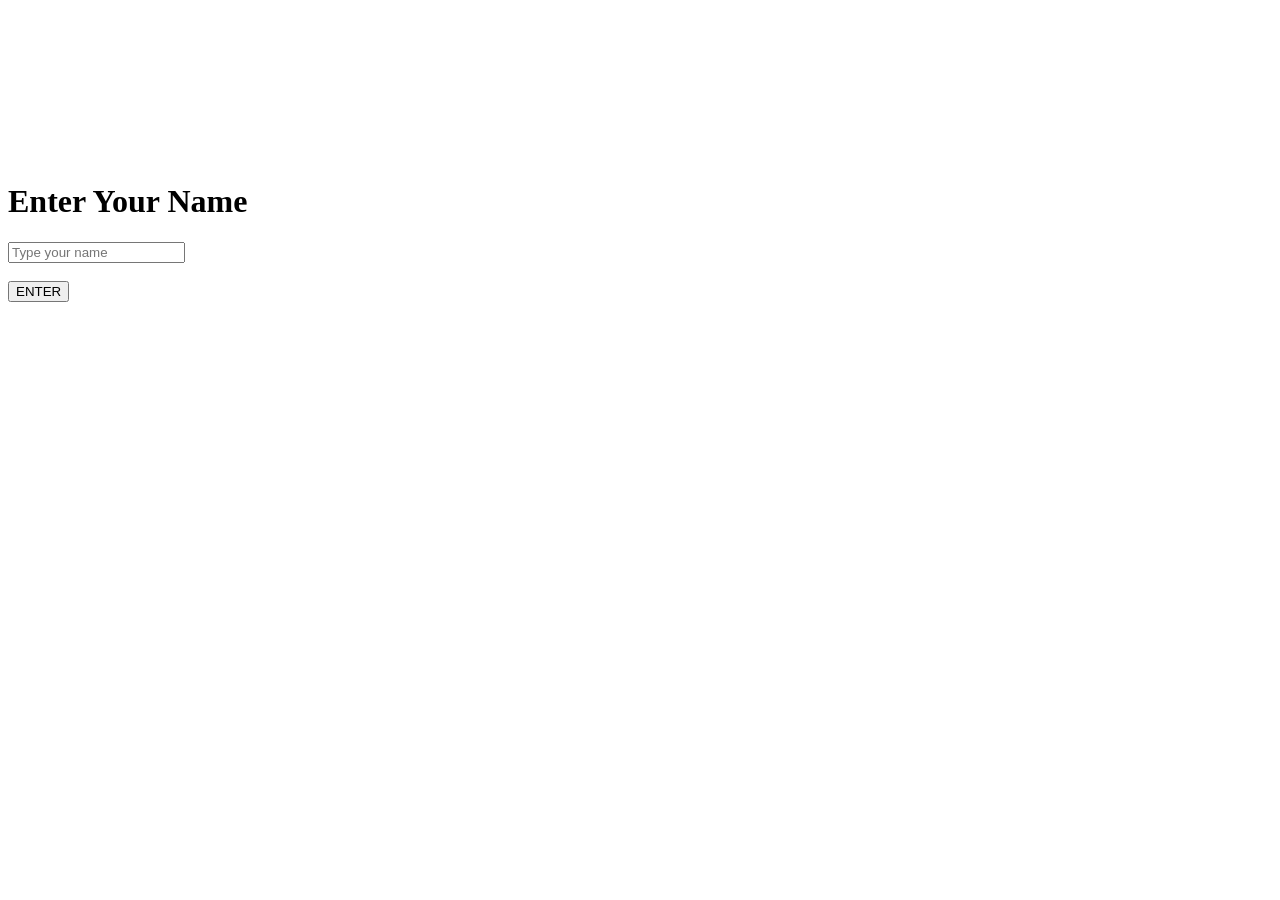
==== index.html @ 2b762af3 "Create index.html" ====
<!DOCTYPE html>
<html>
<head>

<meta name="viewport" content="width=device-width, initial-scale=1">
<title>Kalyan Universe</title>

<link rel="stylesheet" href="style.css">

</head>

<body>

<canvas id="galaxy"></canvas>

<div id="welcomeBox" class="centerBox">

<h1 class="title">Enter Your Name</h1>

<input id="nameInput" placeholder="Type your name">

<br><br>

<button onclick="start()">ENTER</button>

</div>



<div id="homePage" style="display:none;">

<h2 id="welcome"></h2>

<div class="orbitBox">

<img src="home-dp.png" class="dp">

<div class="planet"></div>

</div>

<h1 class="name">Kalyan</h1>

<button id="enterUniverse">ENTER UNIVERSE</button>

</div>



<script src="main.js"></script>
<script src="warp.js"></script>

<script>

function start(){

let name=document.getElementById("nameInput").value

if(name=="") name="Guest"

localStorage.setItem("username",name)

document.getElementById("welcomeBox").style.display="none"

document.getElementById("homePage").style.display="block"

document.getElementById("welcome").innerHTML="Welcome "+name

let voice=new SpeechSynthesisUtterance("Welcome "+name+" to Kalyan Universe")

speechSynthesis.speak(voice)

}

</script>

</body>
</html>
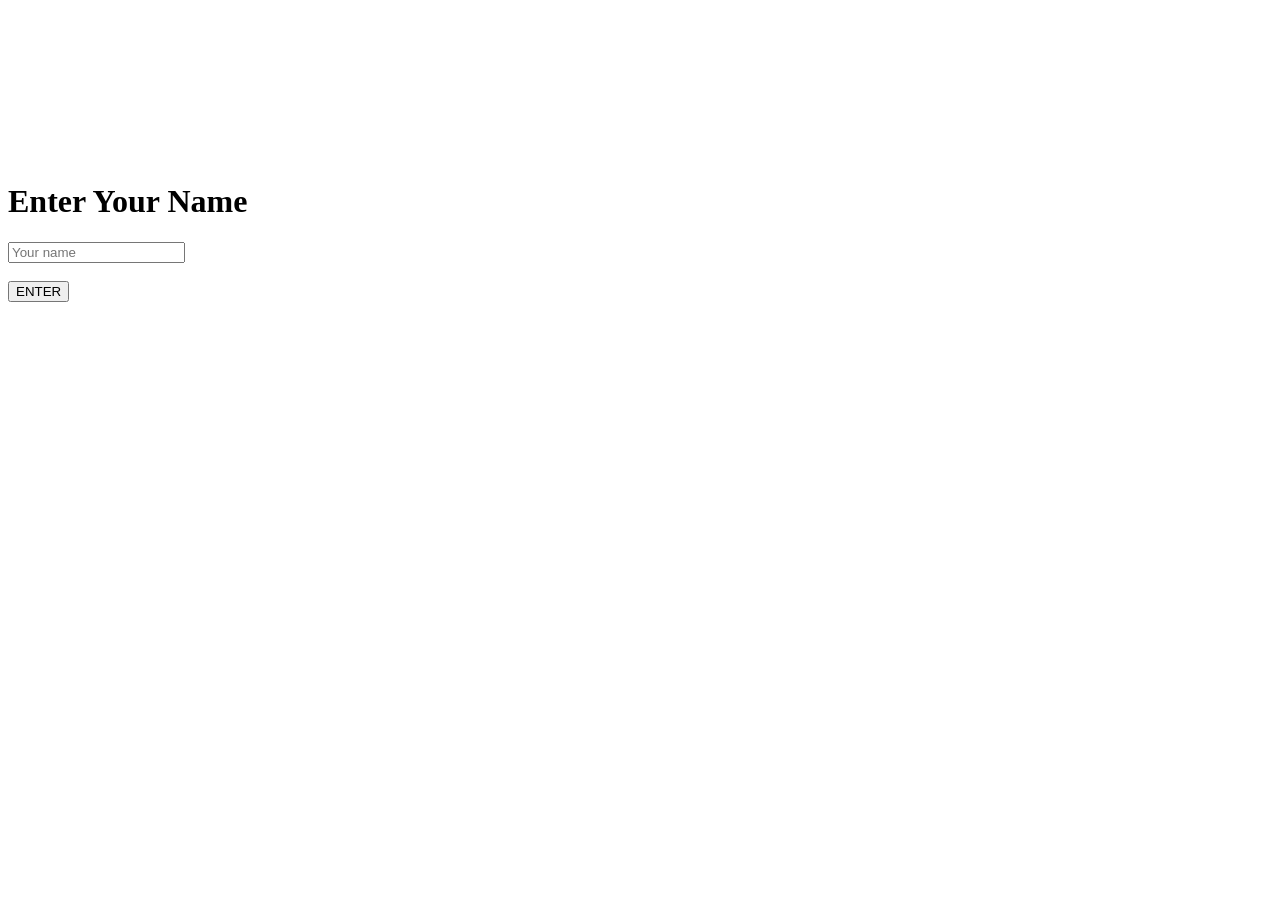
==== commit 9d917c8a: "Update index.html" ====
--- a/index.html
+++ b/index.html
@@ -1,54 +1,28 @@
 <!DOCTYPE html>
 <html>
 <head>
-
 <meta name="viewport" content="width=device-width, initial-scale=1">
 <title>Kalyan Universe</title>
-
 <link rel="stylesheet" href="style.css">
-
 </head>
 
 <body>
 
-<canvas id="galaxy"></canvas>
+<canvas id="space"></canvas>
 
-<div id="welcomeBox" class="centerBox">
+<div class="center">
 
 <h1 class="title">Enter Your Name</h1>
 
-<input id="nameInput" placeholder="Type your name">
+<input id="nameInput" placeholder="Your name">
 
 <br><br>
 
-<button onclick="start()">ENTER</button>
+<button onclick="start()" class="btn">ENTER</button>
 
 </div>
 
-
-
-<div id="homePage" style="display:none;">
-
-<h2 id="welcome"></h2>
-
-<div class="orbitBox">
-
-<img src="home-dp.png" class="dp">
-
-<div class="planet"></div>
-
-</div>
-
-<h1 class="name">Kalyan</h1>
-
-<button id="enterUniverse">ENTER UNIVERSE</button>
-
-</div>
-
-
-
 <script src="main.js"></script>
-<script src="warp.js"></script>
 
 <script>
 
@@ -60,15 +34,7 @@
 
 localStorage.setItem("username",name)
 
-document.getElementById("welcomeBox").style.display="none"
-
-document.getElementById("homePage").style.display="block"
-
-document.getElementById("welcome").innerHTML="Welcome "+name
-
-let voice=new SpeechSynthesisUtterance("Welcome "+name+" to Kalyan Universe")
-
-speechSynthesis.speak(voice)
+window.location.href="intro.html"
 
 }
 
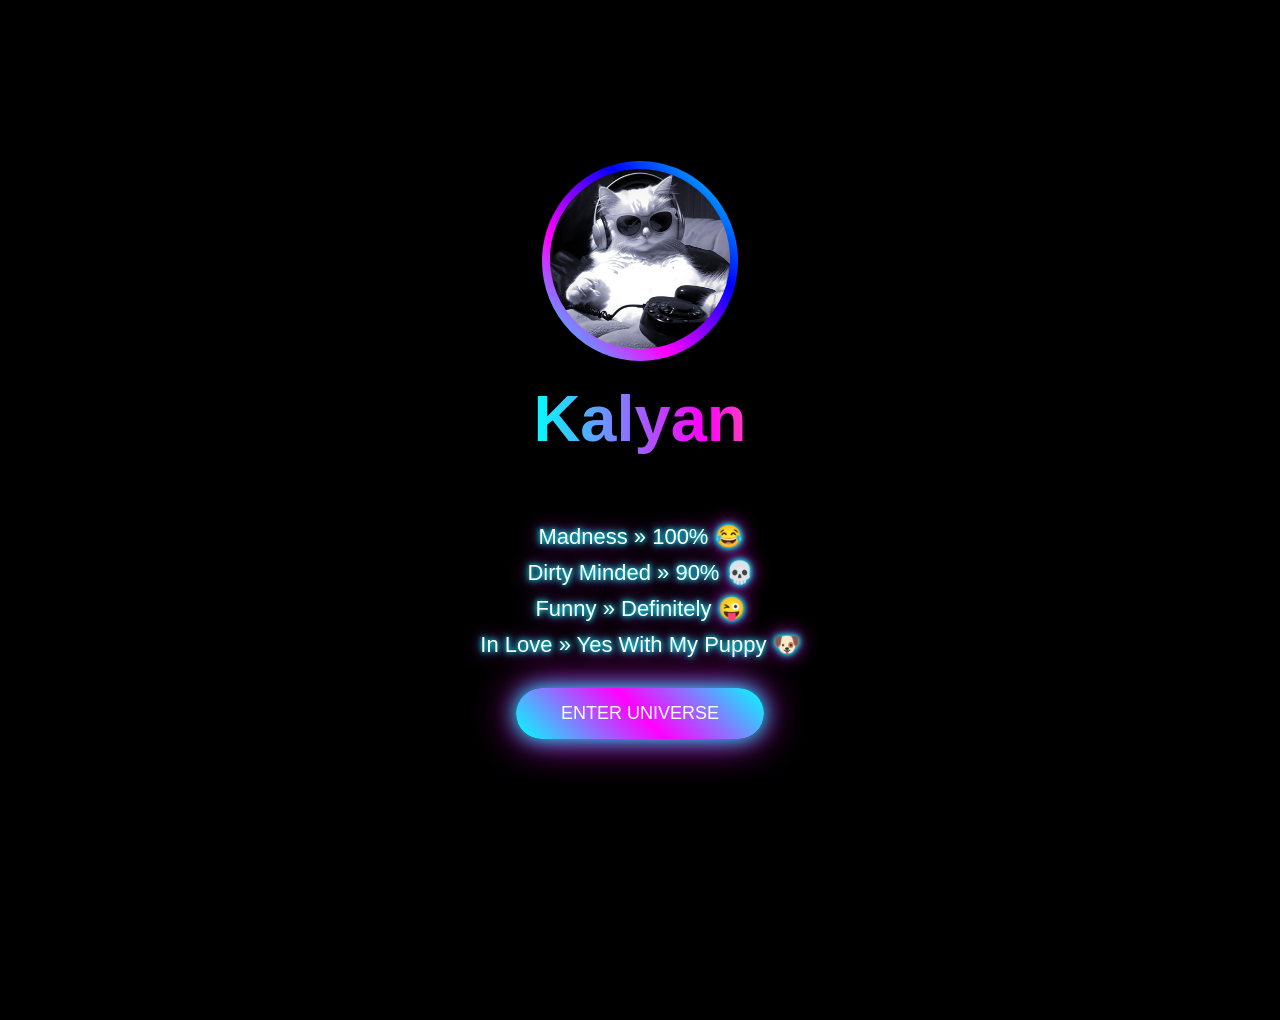
==== commit 3d0551e0: "Update index.html" ====
--- a/index.html
+++ b/index.html
@@ -1,44 +1,42 @@
 <!DOCTYPE html>
 <html>
+
 <head>
-<meta name="viewport" content="width=device-width, initial-scale=1">
+
 <title>Kalyan Universe</title>
 <link rel="stylesheet" href="style.css">
+
 </head>
 
 <body>
 
-<canvas id="space"></canvas>
+<canvas id="stars"></canvas>
 
 <div class="center">
 
-<h1 class="title">Enter Your Name</h1>
+<div class="dpRing">
+<img src="IMG_20260315_183526.png" class="dp">
+</div>
 
-<input id="nameInput" placeholder="Your name">
+<h1 class="name">Kalyan</h1>
 
-<br><br>
+<div class="bio">
 
-<button onclick="start()" class="btn">ENTER</button>
+Madness » 100% 😂 <br>
+Dirty Minded » 90% 💀 <br>
+Funny » Definitely 😜 <br>
+In Love » Yes With My Puppy 🐶
+
+</div>
+
+<button class="btn" onclick="enterUniverse()">
+ENTER UNIVERSE
+</button>
 
 </div>
 
 <script src="main.js"></script>
 
-<script>
+</body>
 
-function start(){
-
-let name=document.getElementById("nameInput").value
-
-if(name=="") name="Guest"
-
-localStorage.setItem("username",name)
-
-window.location.href="intro.html"
-
-}
-
-</script>
-
-</body>
 </html>
--- a/style.css
+++ b/style.css
@@ -0,0 +1,199 @@
+body{
+
+margin:0;
+background:black;
+color:white;
+text-align:center;
+font-family:Arial;
+overflow-x:hidden;
+
+}
+
+/* galaxy background canvas */
+
+canvas{
+
+position:fixed;
+top:0;
+left:0;
+z-index:-1;
+
+}
+
+/* center layout */
+
+.center{
+
+display:flex;
+flex-direction:column;
+align-items:center;
+justify-content:center;
+min-height:100vh;
+padding-bottom:120px;
+
+}
+
+/* profile image */
+
+.dp{
+
+width:180px;
+height:180px;
+border-radius:50%;
+
+}
+
+/* glowing ring around dp */
+
+.dpRing{
+
+padding:8px;
+border-radius:50%;
+
+background:linear-gradient(
+45deg,
+cyan,
+magenta,
+blue,
+cyan
+);
+
+animation:ring 3s linear infinite;
+
+}
+
+@keyframes ring{
+
+0%{
+
+box-shadow:0 0 10px cyan;
+
+}
+
+50%{
+
+box-shadow:0 0 50px magenta;
+
+}
+
+100%{
+
+box-shadow:0 0 10px cyan;
+
+}
+
+}
+
+/* animated name font */
+
+.name{
+
+font-size:65px;
+
+background:linear-gradient(
+90deg,
+cyan,
+magenta,
+yellow,
+lime,
+orange,
+cyan
+);
+
+background-size:400%;
+
+-webkit-background-clip:text;
+
+color:transparent;
+
+animation:rainbow 6s linear infinite;
+
+margin-top:20px;
+
+}
+
+@keyframes rainbow{
+
+0%{background-position:0%}
+
+100%{background-position:400%}
+
+}
+
+/* bio text animation */
+
+.bio{
+
+font-size:22px;
+margin-top:20px;
+line-height:36px;
+
+text-shadow:
+
+0 0 5px cyan,
+0 0 10px cyan,
+0 0 20px magenta;
+
+animation:bioGlow 2s infinite alternate;
+
+}
+
+@keyframes bioGlow{
+
+from{
+
+text-shadow:0 0 10px cyan;
+
+}
+
+to{
+
+text-shadow:0 0 20px magenta;
+
+}
+
+}
+
+/* buttons */
+
+.btn{
+
+padding:15px 45px;
+
+border:none;
+border-radius:30px;
+
+font-size:18px;
+
+background:linear-gradient(
+45deg,
+cyan,
+magenta,
+cyan
+);
+
+color:white;
+
+margin-top:25px;
+
+box-shadow:
+
+0 0 20px cyan,
+0 0 40px magenta;
+
+transition:0.3s;
+
+}
+
+/* button hover */
+
+.btn:hover{
+
+transform:scale(1.1);
+
+box-shadow:
+
+0 0 30px cyan,
+0 0 60px magenta;
+
+}
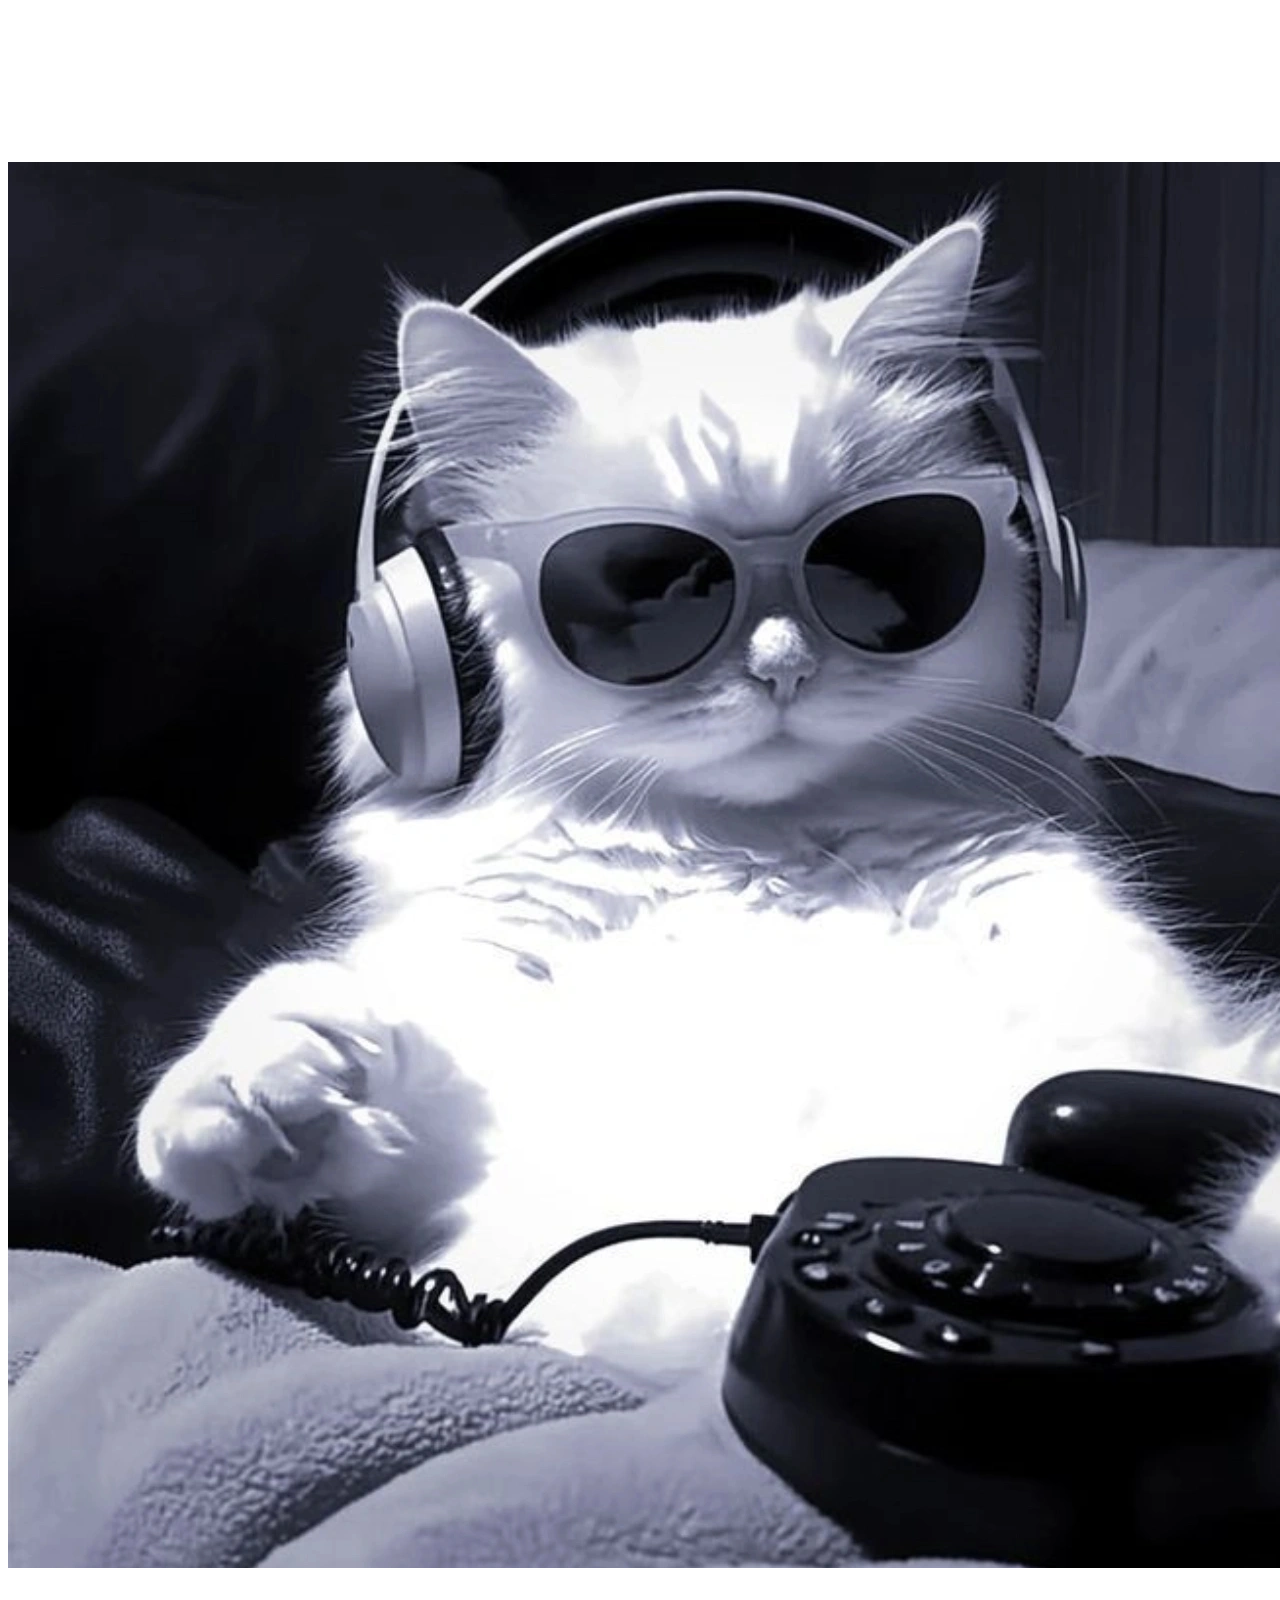
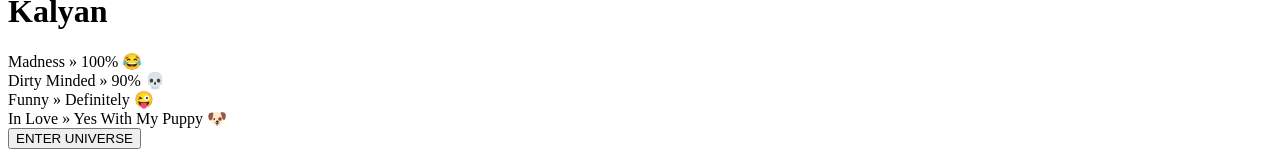
==== commit f8e66246: "Create index.html" ====
--- a/index.html
+++ b/index.html
@@ -1,6 +1,5 @@
 <!DOCTYPE html>
 <html>
-
 <head>
 
 <title>Kalyan Universe</title>
@@ -10,7 +9,7 @@
 
 <body>
 
-<canvas id="stars"></canvas>
+<canvas id="bg"></canvas>
 
 <div class="center">
 
@@ -38,5 +37,4 @@
 <script src="main.js"></script>
 
 </body>
-
 </html>
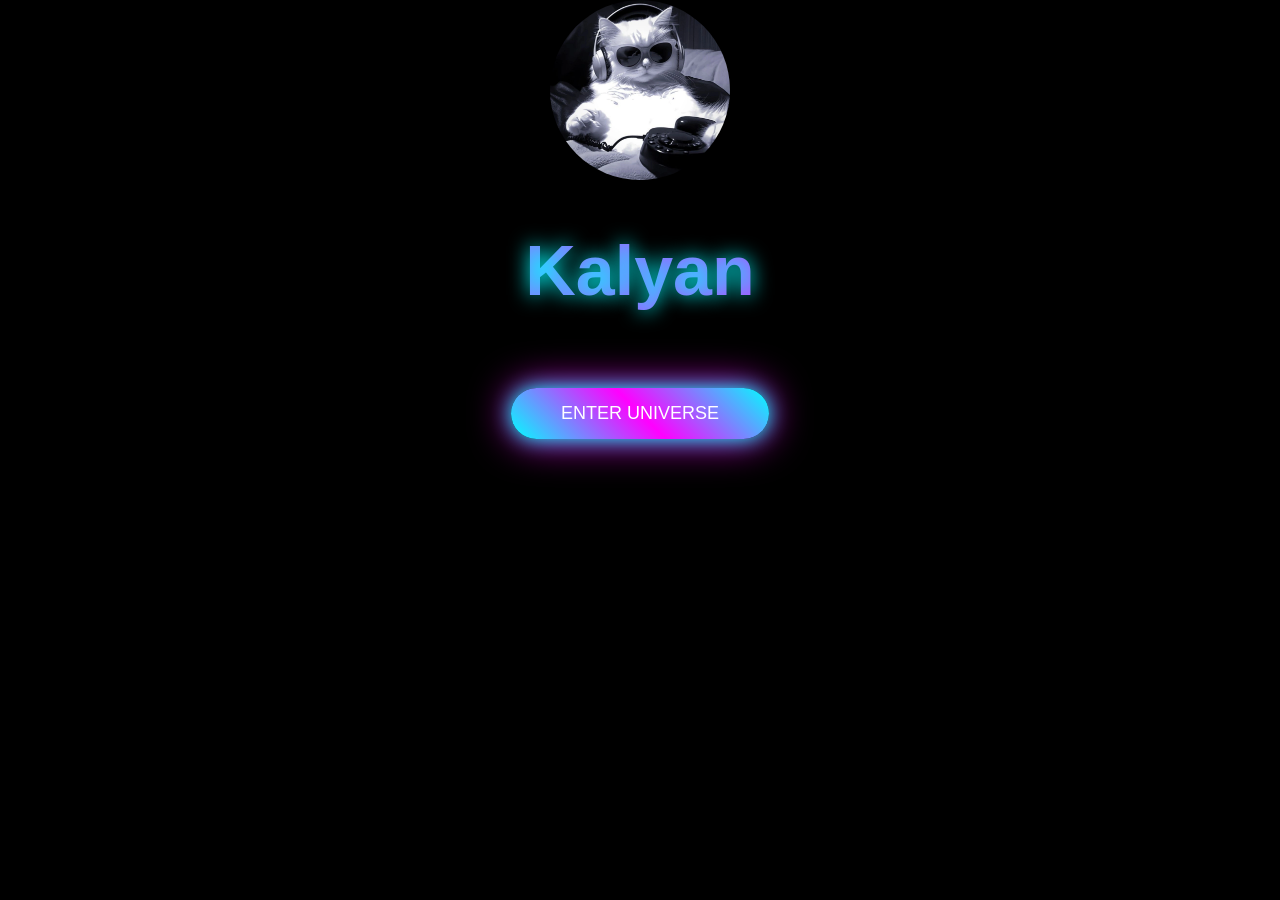
==== commit 128e3c94: "Update index.html" ====
--- a/index.html
+++ b/index.html
@@ -1,40 +1,39 @@
 <!DOCTYPE html>
 <html>
+
 <head>
 
+<meta name="viewport" content="width=device-width,initial-scale=1">
+
 <title>Kalyan Universe</title>
+
 <link rel="stylesheet" href="style.css">
 
 </head>
 
 <body>
 
-<canvas id="bg"></canvas>
+<div class="home">
 
-<div class="center">
+<div class="dpBox">
 
-<div class="dpRing">
+<div class="ring1"></div>
+<div class="ring2"></div>
+
 <img src="IMG_20260315_183526.png" class="dp">
+
 </div>
 
 <h1 class="name">Kalyan</h1>
 
-<div class="bio">
+<button class="btn" onclick="location.href='space.html'">
 
-Madness » 100% 😂 <br>
-Dirty Minded » 90% 💀 <br>
-Funny » Definitely 😜 <br>
-In Love » Yes With My Puppy 🐶
+ENTER UNIVERSE
 
-</div>
-
-<button class="btn" onclick="enterUniverse()">
-ENTER UNIVERSE
 </button>
 
 </div>
 
-<script src="main.js"></script>
+</body>
 
-</body>
 </html>
--- a/style.css
+++ b/style.css
@@ -0,0 +1,98 @@
+body{
+margin:0;
+background:black;
+color:white;
+text-align:center;
+font-family:Arial;
+overflow:hidden;
+}
+
+/* layout */
+
+.center{
+display:flex;
+flex-direction:column;
+align-items:center;
+justify-content:center;
+height:100vh;
+}
+
+/* dp */
+
+.dp{
+width:180px;
+height:180px;
+border-radius:50%;
+}
+
+/* ring */
+
+.dpRing{
+padding:10px;
+border-radius:50%;
+background:linear-gradient(45deg,cyan,magenta,yellow,cyan);
+animation:ring 2s linear infinite;
+}
+
+@keyframes ring{
+0%{box-shadow:0 0 20px cyan}
+50%{box-shadow:0 0 60px magenta}
+100%{box-shadow:0 0 20px cyan}
+}
+
+/* name 3D */
+
+.name{
+font-size:70px;
+background:linear-gradient(90deg,cyan,magenta,yellow,lime,orange,cyan);
+background-size:400%;
+-webkit-background-clip:text;
+color:transparent;
+animation:rainbow 5s linear infinite;
+text-shadow:0 0 20px cyan;
+}
+
+@keyframes rainbow{
+0%{background-position:0%}
+100%{background-position:400%}
+}
+
+/* bio 3D */
+
+.bio{
+font-size:22px;
+margin-top:20px;
+line-height:35px;
+
+background:linear-gradient(90deg,cyan,magenta,yellow,lime);
+background-size:400%;
+-webkit-background-clip:text;
+color:transparent;
+
+animation:rainbow 8s linear infinite;
+
+text-shadow:
+0 0 5px cyan,
+0 0 10px magenta,
+0 0 20px yellow;
+
+}
+
+/* button */
+
+.btn{
+margin-top:30px;
+padding:15px 50px;
+border:none;
+border-radius:30px;
+font-size:18px;
+background:linear-gradient(45deg,cyan,magenta,cyan);
+color:white;
+box-shadow:0 0 20px cyan,0 0 40px magenta;
+transition:0.3s;
+}
+
+.btn:hover{
+transform:scale(1.1);
+box-shadow:0 0 50px cyan;
+}
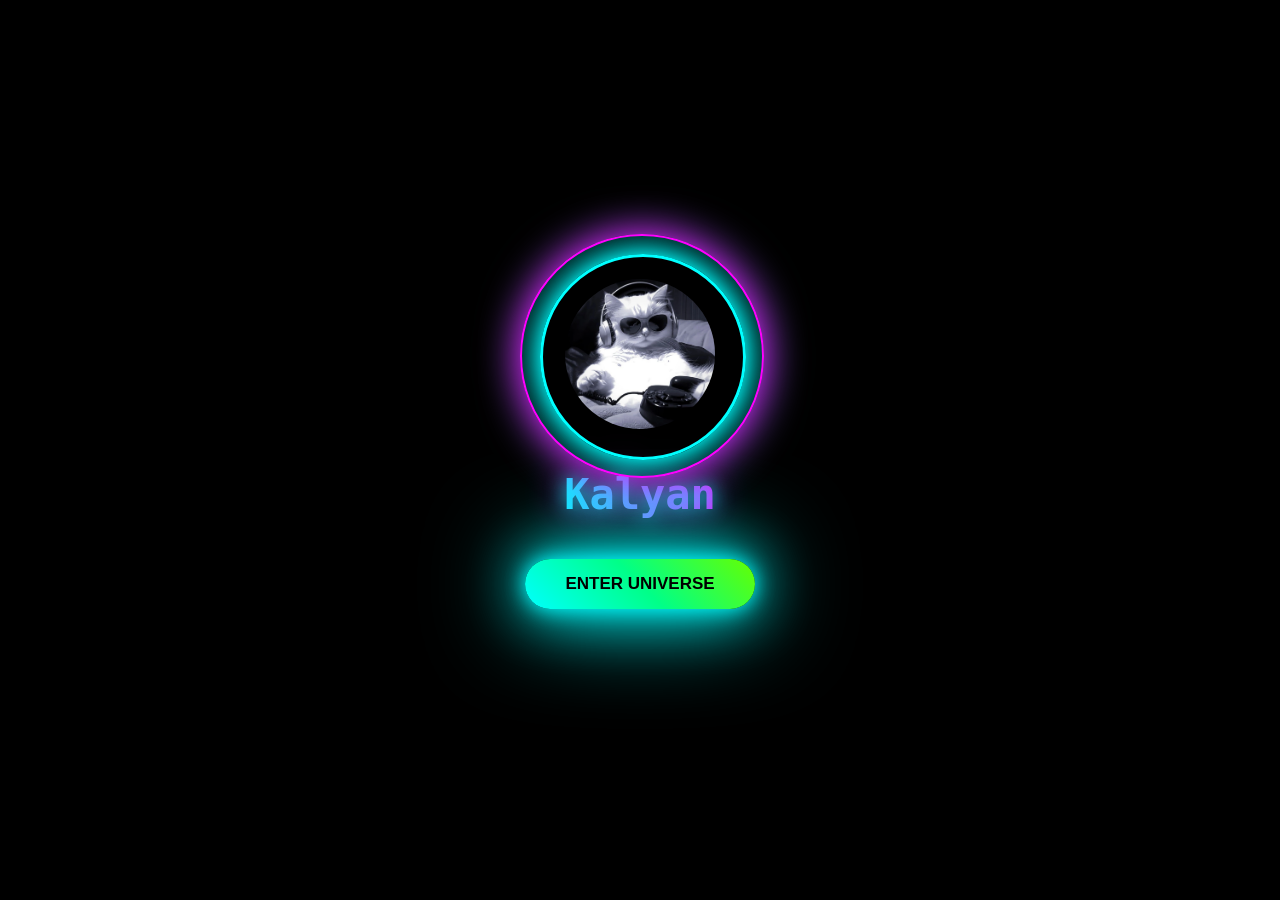
==== commit 8d4e43e5: "Update index.html" ====
--- a/index.html
+++ b/index.html
@@ -3,7 +3,8 @@
 
 <head>
 
-<meta name="viewport" content="width=device-width,initial-scale=1">
+<meta charset="UTF-8">
+<meta name="viewport" content="width=device-width, initial-scale=1.0">
 
 <title>Kalyan Universe</title>
 
@@ -20,16 +21,14 @@
 <div class="ring1"></div>
 <div class="ring2"></div>
 
-<img src="IMG_20260315_183526.png" class="dp">
+<img src="IMG_20260315_183526.png" class="dp" alt="Kalyan Profile">
 
 </div>
 
 <h1 class="name">Kalyan</h1>
 
 <button class="btn" onclick="location.href='space.html'">
-
 ENTER UNIVERSE
-
 </button>
 
 </div>
--- a/style.css
+++ b/style.css
@@ -1,98 +1,225 @@
 body{
+
 margin:0;
 background:black;
+font-family:monospace;
 color:white;
-text-align:center;
-font-family:Arial;
 overflow:hidden;
-}
-
-/* layout */
-
-.center{
+
+}
+
+.home{
+
 display:flex;
 flex-direction:column;
 align-items:center;
 justify-content:center;
+
 height:100vh;
-}
-
-/* dp */
+text-align:center;
+
+}
+
+/* DP */
 
 .dp{
-width:180px;
-height:180px;
+
+width:150px;
+height:150px;
+
 border-radius:50%;
-}
-
-/* ring */
-
-.dpRing{
-padding:10px;
+object-fit:cover;
+
+position:relative;
+z-index:2;
+
+}
+
+/* Rings */
+
+.dpBox{
+
+position:relative;
+
+margin-bottom:10px;
+
+}
+
+.ring1{
+
+position:absolute;
+
+width:200px;
+height:200px;
+
 border-radius:50%;
-background:linear-gradient(45deg,cyan,magenta,yellow,cyan);
-animation:ring 2s linear infinite;
-}
-
-@keyframes ring{
-0%{box-shadow:0 0 20px cyan}
-50%{box-shadow:0 0 60px magenta}
-100%{box-shadow:0 0 20px cyan}
-}
-
-/* name 3D */
+
+border:3px solid cyan;
+
+top:-25px;
+left:-25px;
+
+box-shadow:
+
+0 0 20px cyan,
+0 0 60px cyan;
+
+animation:spin 6s linear infinite;
+
+}
+
+.ring2{
+
+position:absolute;
+
+width:240px;
+height:240px;
+
+border-radius:50%;
+
+border:2px solid magenta;
+
+top:-45px;
+left:-45px;
+
+box-shadow:0 0 40px magenta;
+
+animation:spinReverse 8s linear infinite;
+
+}
+
+@keyframes spin{
+
+0%{transform:rotate(0)}
+100%{transform:rotate(360deg)}
+
+}
+
+@keyframes spinReverse{
+
+0%{transform:rotate(360deg)}
+100%{transform:rotate(0)}
+
+}
+
+/* Stylish name */
 
 .name{
-font-size:70px;
-background:linear-gradient(90deg,cyan,magenta,yellow,lime,orange,cyan);
+
+font-size:42px;
+
+background:linear-gradient(
+90deg,
+cyan,
+magenta,
+yellow,
+lime,
+cyan
+);
+
 background-size:400%;
+
+-webkit-background-clip:text;
+
+color:transparent;
+
+animation:shine 5s linear infinite;
+
+text-shadow:
+
+0 0 20px cyan,
+0 0 40px magenta;
+
+}
+
+@keyframes shine{
+
+0%{background-position:0%}
+100%{background-position:400%}
+
+}
+
+/* BIO */
+
+.bio{
+
+font-size:18px;
+
+line-height:1.6;
+
+margin-top:10px;
+
+background:linear-gradient(
+90deg,
+lime,
+cyan,
+magenta
+);
+
 -webkit-background-clip:text;
 color:transparent;
-animation:rainbow 5s linear infinite;
-text-shadow:0 0 20px cyan;
-}
-
-@keyframes rainbow{
-0%{background-position:0%}
-100%{background-position:400%}
-}
-
-/* bio 3D */
-
-.bio{
-font-size:22px;
-margin-top:20px;
-line-height:35px;
-
-background:linear-gradient(90deg,cyan,magenta,yellow,lime);
-background-size:400%;
--webkit-background-clip:text;
-color:transparent;
-
-animation:rainbow 8s linear infinite;
-
-text-shadow:
-0 0 5px cyan,
-0 0 10px magenta,
-0 0 20px yellow;
-
-}
-
-/* button */
+
+}
+
+/* Marvel button */
 
 .btn{
-margin-top:30px;
-padding:15px 50px;
+
+margin:12px;
+
+padding:15px;
+
+width:230px;
+
 border:none;
-border-radius:30px;
-font-size:18px;
-background:linear-gradient(45deg,cyan,magenta,cyan);
-color:white;
-box-shadow:0 0 20px cyan,0 0 40px magenta;
+border-radius:40px;
+
+font-size:17px;
+font-weight:bold;
+
+cursor:pointer;
+
+background:linear-gradient(
+45deg,
+#00ffff,
+#00ff88,
+#66ff00
+);
+
+box-shadow:
+
+0 0 20px cyan,
+0 0 60px cyan,
+0 0 100px cyan;
+
 transition:0.3s;
+
 }
 
 .btn:hover{
+
 transform:scale(1.1);
-box-shadow:0 0 50px cyan;
-}
+
+box-shadow:
+
+0 0 40px cyan,
+0 0 100px cyan,
+0 0 200px cyan;
+
+}
+
+/* butterfly canvas */
+
+#butterflyCanvas{
+
+position:fixed;
+
+top:0;
+left:0;
+
+width:100%;
+height:100%;
+
+pointer-events:none;
+
+}
